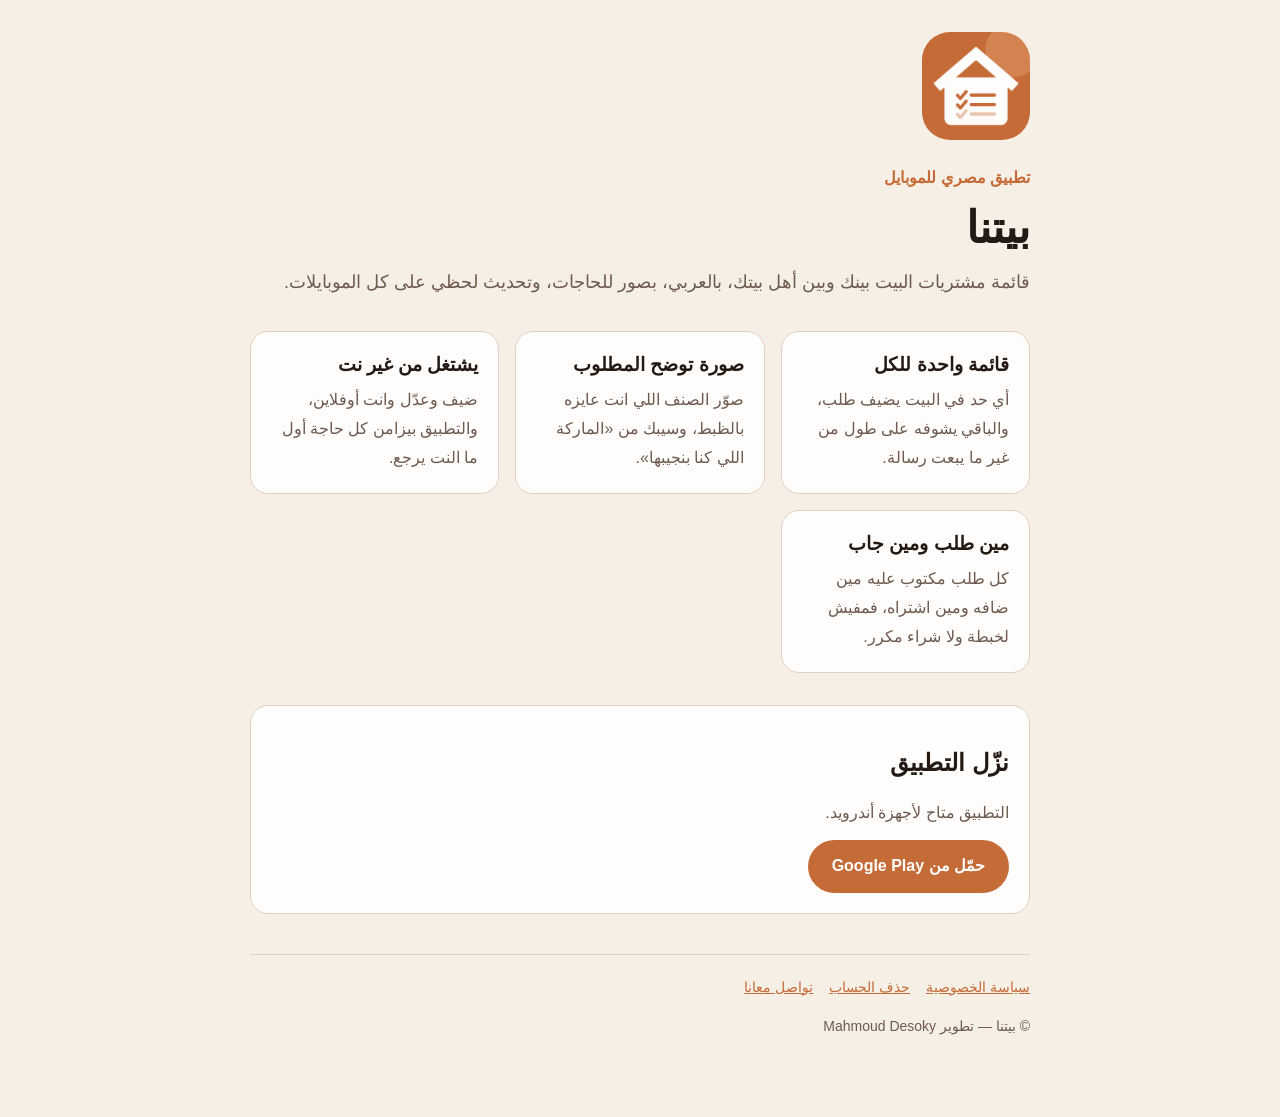
==== index.html @ 7c9c3634 "Update Baytna site" ====
﻿<!doctype html>
<html lang="ar" dir="rtl">
  <head>
    <meta charset="utf-8" />
    <meta name="viewport" content="width=device-width, initial-scale=1" />
    <title>بيتنا — قائمة طلبات البيت</title>
    <meta name="description" content="تطبيق عربي لإدارة قائمة مشتريات البيت بين أفراد البيت الواحد، بصور وتحديث لحظي." />
    <link rel="icon" href="icon.png" />
    <link rel="stylesheet" href="site.css" />
  </head>
  <body>
    <main class="page">
      <header class="hero">
        <img src="icon.png" alt="أيقونة تطبيق بيتنا" />
        <div>
          <p class="kicker">تطبيق مصري للموبايل</p>
          <h1>بيتنا</h1>
          <p class="lead">قائمة مشتريات البيت بينك وبين أهل بيتك، بالعربي، بصور للحاجات، وتحديث لحظي على كل الموبايلات.</p>
        </div>
      </header>

      <section class="cards">
        <article class="card">
          <h2>قائمة واحدة للكل</h2>
          <p>أي حد في البيت يضيف طلب، والباقي يشوفه على طول من غير ما يبعت رسالة.</p>
        </article>
        <article class="card">
          <h2>صورة توضح المطلوب</h2>
          <p>صوّر الصنف اللي انت عايزه بالظبط، وسيبك من «الماركة اللي كنا بنجيبها».</p>
        </article>
        <article class="card">
          <h2>يشتغل من غير نت</h2>
          <p>ضيف وعدّل وانت أوفلاين، والتطبيق بيزامن كل حاجة أول ما النت يرجع.</p>
        </article>
        <article class="card">
          <h2>مين طلب ومين جاب</h2>
          <p>كل طلب مكتوب عليه مين ضافه ومين اشتراه، فمفيش لخبطة ولا شراء مكرر.</p>
        </article>
      </section>

      <section class="panel">
        <h2>نزّل التطبيق</h2>
        <p>التطبيق متاح لأجهزة أندرويد.</p>
        <a class="cta" href="#">حمّل من Google Play</a>
      </section>

      <footer>
        <div class="links">
          <a href="privacy.html">سياسة الخصوصية</a>
          <a href="delete-account.html">حذف الحساب</a>
          <a href="mailto:mahmouddesoky15@gmail.com">تواصل معانا</a>
        </div>
        <p>© بيتنا — تطوير Mahmoud Desoky</p>
      </footer>
    </main>
  </body>
</html>
---- site.css ----
﻿:root {
  --page: #f6efe6;
  --card: #fffdfc;
  --ink: #231a14;
  --muted: #6e5a4f;
  --primary: #c56b37;
  --border: #e1d0c1;
}

* {
  box-sizing: border-box;
}

body {
  margin: 0;
  background: var(--page);
  color: var(--ink);
  font-family: "Segoe UI", Tahoma, Arial, sans-serif;
  line-height: 1.8;
}

.page {
  margin: 0 auto;
  max-width: 820px;
  padding: 32px 20px 64px;
}

.hero {
  align-items: center;
  display: flex;
  flex-wrap: wrap;
  gap: 24px;
}

.hero img {
  border-radius: 28px;
  height: 108px;
  width: 108px;
}

.hero h1 {
  font-size: 44px;
  margin: 4px 0 8px;
}

.kicker {
  color: var(--primary);
  font-weight: 700;
  margin: 0;
}

.lead {
  color: var(--muted);
  font-size: 18px;
  margin: 0;
}

.cards {
  display: grid;
  gap: 16px;
  grid-template-columns: repeat(auto-fit, minmax(230px, 1fr));
  margin: 32px 0;
}

.card,
.panel {
  background: var(--card);
  border: 1px solid var(--border);
  border-radius: 18px;
  padding: 20px;
}

.card h2 {
  font-size: 19px;
  margin: 0 0 8px;
}

.card p,
.panel p {
  color: var(--muted);
  margin: 0;
}

.links {
  display: flex;
  flex-wrap: wrap;
  gap: 16px;
}

a {
  color: var(--primary);
}

h1,
h2,
h3 {
  line-height: 1.4;
}

.cta {
  background: var(--primary);
  border-radius: 999px;
  color: #fff;
  display: inline-block;
  font-weight: 700;
  margin-top: 12px;
  padding: 12px 24px;
  text-decoration: none;
}

.muted-note {
  color: var(--muted);
  font-size: 14px;
}

footer {
  border-top: 1px solid var(--border);
  color: var(--muted);
  font-size: 14px;
  margin-top: 40px;
  padding-top: 20px;
}
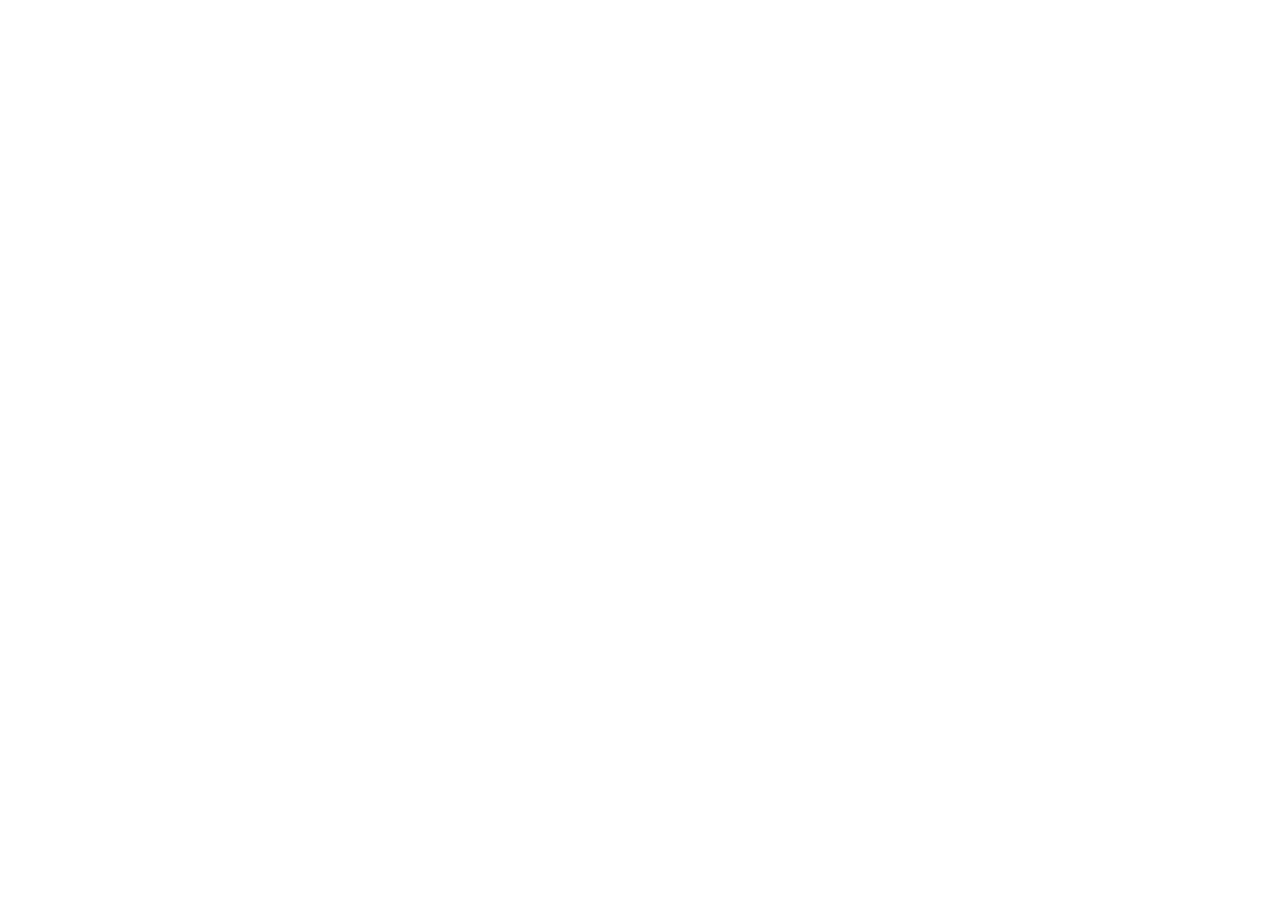
==== commit 8b2eb8f9: "Update Baytna site" ====
--- a/index.html
+++ b/index.html
@@ -3,55 +3,17 @@
   <head>
     <meta charset="utf-8" />
     <meta name="viewport" content="width=device-width, initial-scale=1" />
-    <title>بيتنا — قائمة طلبات البيت</title>
-    <meta name="description" content="تطبيق عربي لإدارة قائمة مشتريات البيت بين أفراد البيت الواحد، بصور وتحديث لحظي." />
-    <link rel="icon" href="icon.png" />
-    <link rel="stylesheet" href="site.css" />
+    <title>بيتنا اتنقل لعنوان جديد</title>
+    <!-- The site moved to the app's own domain. This page only forwards old links
+         (older app builds, the Play listing until it is updated, search results). -->
+    <link rel="canonical" href="https://baytna.mawadex.com/" />
+    <meta name="robots" content="noindex" />
+    <meta http-equiv="refresh" content="0; url=https://baytna.mawadex.com/" />
   </head>
   <body>
-    <main class="page">
-      <header class="hero">
-        <img src="icon.png" alt="أيقونة تطبيق بيتنا" />
-        <div>
-          <p class="kicker">تطبيق مصري للموبايل</p>
-          <h1>بيتنا</h1>
-          <p class="lead">قائمة مشتريات البيت بينك وبين أهل بيتك، بالعربي، بصور للحاجات، وتحديث لحظي على كل الموبايلات.</p>
-        </div>
-      </header>
-
-      <section class="cards">
-        <article class="card">
-          <h2>قائمة واحدة للكل</h2>
-          <p>أي حد في البيت يضيف طلب، والباقي يشوفه على طول من غير ما يبعت رسالة.</p>
-        </article>
-        <article class="card">
-          <h2>صورة توضح المطلوب</h2>
-          <p>صوّر الصنف اللي انت عايزه بالظبط، وسيبك من «الماركة اللي كنا بنجيبها».</p>
-        </article>
-        <article class="card">
-          <h2>يشتغل من غير نت</h2>
-          <p>ضيف وعدّل وانت أوفلاين، والتطبيق بيزامن كل حاجة أول ما النت يرجع.</p>
-        </article>
-        <article class="card">
-          <h2>مين طلب ومين جاب</h2>
-          <p>كل طلب مكتوب عليه مين ضافه ومين اشتراه، فمفيش لخبطة ولا شراء مكرر.</p>
-        </article>
-      </section>
-
-      <section class="panel">
-        <h2>نزّل التطبيق</h2>
-        <p>التطبيق متاح لأجهزة أندرويد.</p>
-        <a class="cta" href="#">حمّل من Google Play</a>
-      </section>
-
-      <footer>
-        <div class="links">
-          <a href="privacy.html">سياسة الخصوصية</a>
-          <a href="delete-account.html">حذف الحساب</a>
-          <a href="mailto:mahmouddesoky15@gmail.com">تواصل معانا</a>
-        </div>
-        <p>© بيتنا — تطوير Mahmoud Desoky</p>
-      </footer>
-    </main>
+    <p>الصفحة دي اتنقلت. لو ما اتحوّلتش لوحدها، افتح <a href="https://baytna.mawadex.com/">https://baytna.mawadex.com/</a>.</p>
+    <script>
+      window.location.replace('https://baytna.mawadex.com/');
+    </script>
   </body>
 </html>
